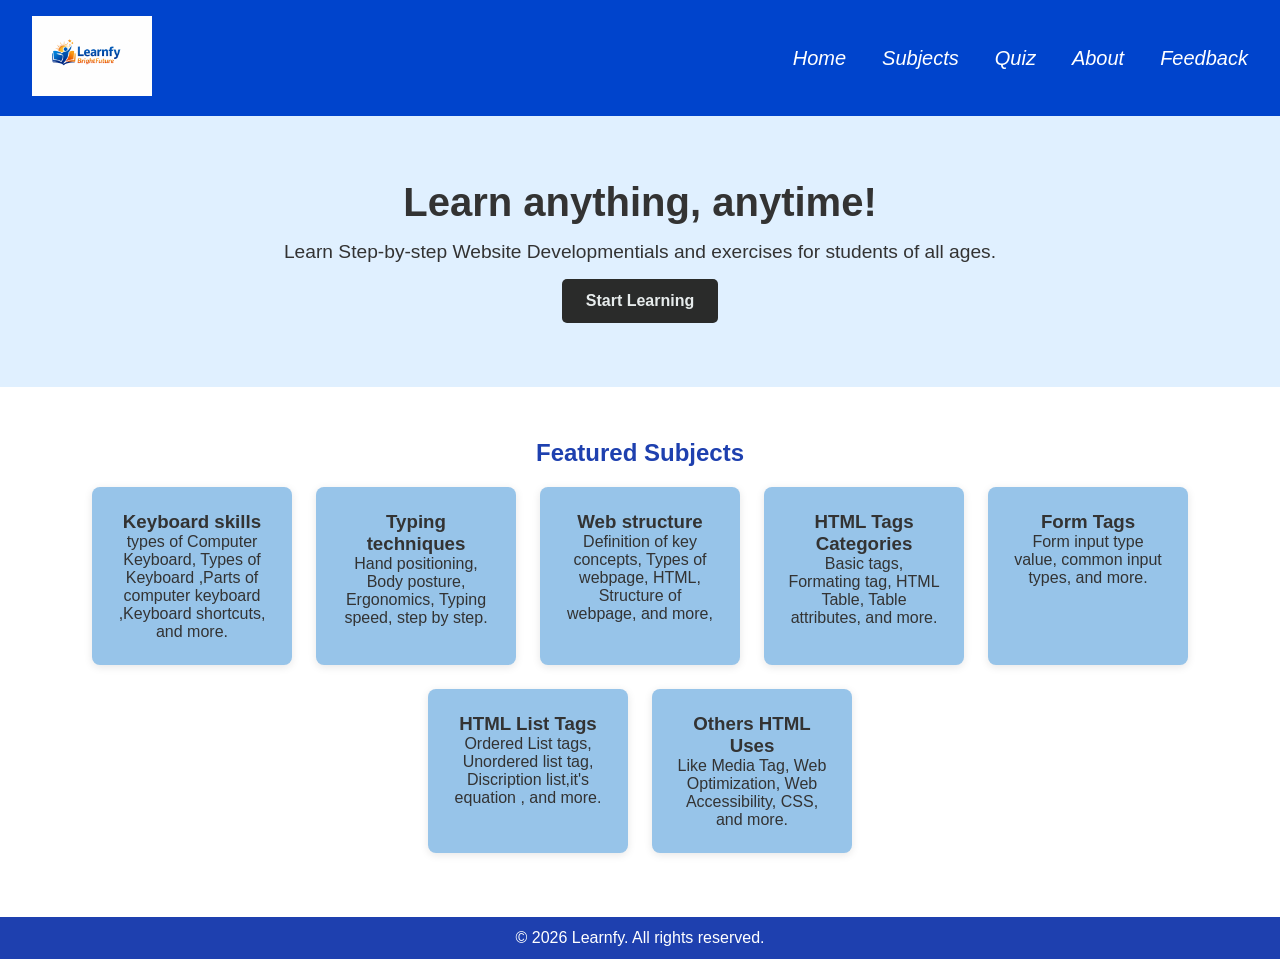
==== index.html @ 8783bcac "well" ====
<!DOCTYPE html>
<html lang="en">
<head>
  <meta charset="UTF-8">
  <meta name="viewport" content="width=device-width, initial-scale=1.0">
  <title>Learnfy - Home</title>
  <link rel="stylesheet" href="style.css">
</head>
<body>

  <header>
    <div><img src="logo.png"></div>
  <nav>
    <ul>
      <li><a href="index.html">Home</a></li>
      <li><a href="subject.html">Subjects</a></li>
      <li><a href="Quiz.html">Quiz</a></li>
      <li><a href="About.html">About</a></li>
      <li><a href="Feedback.html">Feedback</a></li>
    </ul>
  </nav>

  </header>


  <section class="hero">
    <h1>Learn anything, anytime!</h1>
    <P>Learn Step-by-step Website Developmentials and exercises for students of all ages.</p>
    <a href="subject.html" class="btn">Start Learning</a>
  </section>

  <section class="subjects">
    <h2>Featured Subjects</h2>
    <div class="cards">
      <div class="card">
        <h3>Keyboard skills</h3>
        <p>types of Computer Keyboard, Types of Keyboard ,Parts of computer keyboard ,Keyboard shortcuts, and more.</p>
      </div>
      <div class="card">
        <h3>Typing techniques</h3>
    <p>Hand positioning, Body posture, Ergonomics, Typing speed, step by step.</p>
      </div>
      <div class="card">
        <h3>Web structure</h3>
        <p>Definition of key concepts, Types of webpage, HTML, Structure of webpage, and more,</p>
      </div>
     <div class="card">
        <h3>HTML Tags Categories</h3>
        <p>Basic tags, Formating tag, HTML Table, Table attributes, and more.</p>
      </div>
       <div class="card">
        <h3>Form Tags</h3>
        <p>Form input type value, common input types, and more.</p>
      </div>
       <div class="card">
        <h3>HTML List Tags</h3>
        <p>Ordered List tags, Unordered list tag, Discription list,it's equation , and more.</p>
      </div>
       <div class="card">
        <h3>Others HTML Uses</h3>
        <p>Like Media Tag, Web Optimization, Web Accessibility, CSS, and more.</p>
      </div>
    </div>
  </section>

<script>
  function openPage(subject) {
    window.location.href = subject + ".html";
  }


</script>

  <footer>
    <p>&copy; 2026 Learnfy. All rights reserved.</p>
  </footer>
</body>
</html>
---- style.css ----
body {
  margin: 0;
  font-family: 'Poppins', sans-serif;
  color: #333;
  background-color: #ffffff;;
}
img{
   widht: 800px;
   height: 80px;
    }
    
@media (max-width: 768px) {
  .navbar {
    flex-direction: column;
    align-items: flex-start;
    padding: 15px 20px;
  }

  .nav-links {
    flex-direction: column;
    gap: 10px;
    width: 100%;
  }

  .hero h1 {
    font-size: 32px;
  }

  .hero p {
    font-size: 16px;
  }

  .features, .subjects, .resources {
    grid-template-columns: 1fr;
    padding: 40px 20px;
  }

  .resource-form {
    width: 100%;
    padding: 20px;
  }
}
header {
  background-color: #0044cc;
  color: #fff;
  display: flex;
  justify-content: space-between;
  align-items: center;
  padding: 1rem 2rem;
}

header .logo {
  font-size: 1.5rem;
  font-weight: bold;
}
.settings {
  display: flex;
  gap: 10px;
}

select {
  padding: 5px;
  border-radius: 5px;
}

button {
  padding: 6px 10px;
  cursor: pointer;
}

/* Dark Theme */
body.dark {
  background-color: #121212;
  color: white;
}

body.dark header,
body.dark footer {
  background-color: #000;
}


header nav ul {
  list-style: none;
  display: flex;
  gap: 1rem;
  margin: 0;
}

header nav ul li a {
  color: #fff;
  text-decoration: none;
  font-weight: 500;
}

.hero {
  text-align: center;
  padding: 4rem 2rem;
  background-color: #e0f0ff;
}

.hero h1 {
  font-size: 2.5rem;
}

.hero p {
  font-size: 1.2rem;
  margin: 1rem 0;
}

.hero .btn {
  display: inline-block;
  padding: 0.8rem 1.5rem;
  background-color: #2a2b2a;
  color: #e7ecec;
  text-decoration: none;
  border-radius: 5px;
  font-weight: bold;
}

.subjects {
  padding: 2rem;
  text-align: center;
}

.subjects .cards {
  display: flex;
  flex-wrap: wrap;
  justify-content: center;
  gap: 1.5rem;
}

.subjects .card {
  background-color: #97c4e9;
  padding: 1.5rem;
  border-radius: 8px;
  box-shadow: 0 2px 8px rgba(0,0,0,0.1);
  width: 200px;
}

footer {
  background-color: #0044cc;
  color: #fff;
  text-align: center;
  padding: 1rem;
  margin-top: 2rem;
}
ul {
  font-family: pri;
  font-size: 20px;
  font-style: oblique;
  
}
button{
  background-color: rgb(85, 144, 212);
  color: rgb(236, 243, 243);
  
  
}


* {
  margin: 0;
  padding: 0;
  box-sizing: border-box;
  font-family: "Segoe UI", sans-serif;
}


body {
  background-color: white;
  min-height: 100vh;
  display: flex;
  flex-direction: column;
}

/* HEADER */
.header {
  background-color: #1e40af;
  color: white;
  padding: 20px;
  text-align: center;
}

/* MAIN CONTAINER */
.container {
  flex: 1;
  display: flex;
  justify-content: center;
  align-items: center;
  padding: 20px;
}


.card {
  background: white;
  padding: 30px;
  width: 100%;
  max-width: 420px;
  border-radius: 15px;
  box-shadow: 0 10px 25px rgba(0,0,0,0.1);
  text-align: center;
}


.btn-primary {
  background-color: #2563eb;
  color: white;
  border: none;
  padding: 12px 20px;
  border-radius: 10px;
  cursor: pointer;
  margin-top: 20px;
  font-size: 16px;
}

.btn-primary:hover {
  background-color: #1d4ed8;
}

.btn-secondary {
  background-color: #16a34a;
  color: white;
  border: none;
  padding: 12px 20px;
  border-radius: 10px;
  cursor: pointer;
  margin-top: 20px;
  font-size: 16px;
}

.btn-secondary:hover {
  background-color: #15803d;
}


.option-btn {
  display: block;
  width: 100%;
  padding: 12px;
  margin-top: 10px;
  background-color: #f1f5f9;
  border: 1px solid #cbd5e1;
  border-radius: 8px;
  cursor: pointer;
  text-align: left;
}
h2{
  text-align: center;
  color: #1e40af;
  padding: 20px;
}
    .subjects-list {
      text-align: center;
      padding: 40px 20px;
    }

    .subjects-list h1 {
      margin-bottom: 30px;
      color: #0f245f;
    }

    .subjects-container {
      display: grid;
      grid-template-columns: repeat(auto-fit, minmax(220px, 1fr));
      gap: 20px;
      max-width: 1000px;
      margin: auto;
    }

    .subject-card {
      background-color: rgb(234, 237, 239);
      padding: 25px;
      border-radius: 10px;
      box-shadow: 0 4px 8px rgba(0,0,0,0.1);
    }

    .subject-card h3 {
      margin-bottom: 15px;
      color: #333;
    }

    .subject-card button {
      padding: 10px 20px;
      background-color: #0f39ac;
      color: rgb(235, 237, 238);
      border: none;
      border-radius: 5px;
      cursor: pointer;
      font-size: 14px;
    }

    .subject-card button:hover {
      background-color: #0f39ac;
    }


.option-btn:hover {
  background-color: #e0e7ff;
}


footer {
  background-color: #1e40af;
  color: white;
  text-align: center;
  padding: 12px;
}


.hidden {
  display: none;
}

.fade {
  animation: fadeIn 0.5s ease-in-out;
}

@keyframes fadeIn {
  from {
    opacity: 0;
    transform: translateY(10px);
  }
  to {
    opacity: 1;
    transform: translateY(0);
  }
}

body.dark .about-container {
  background-color: #1e1e1e;
}


    .logo {
      font-size: 24px;
      font-weight: bold;
    }

    nav ul {
      list-style: none;
      display: flex;
      margin: 0;
      padding: 0;
    }

    nav ul li {
      margin-left: 20px;
    }

    nav ul li a {
      color: white;
      text-decoration: none;
      font-weight: bold;
    }
    body.dark {
  background-color: #121212;
  color: white;
}

body.dark header,
body.dark footer {
  background-color: #000;
}

body.dark .about-container {
  background-color: #1e1e1e;
}


    nav ul li a:hover {
      text-decoration: underline;
    }

   
    .about-container {
      max-width: 900px;
      margin: 50px auto;
      background-color: white;
      padding: 40px;
      border-radius: 10px;
      box-shadow: 0 4px 10px rgba(0,0,0,0.1);
    }

    .about-container h1 {
      text-align: center;
      margin-bottom: 30px;
    }

    .about-container p {
      font-size: 16px;
      color: #333;
      margin-bottom: 20px;
    }
    .contact-container {
      max-width: 600px;
      background-color: white;
      margin: 50px auto;
      padding: 30px;
      border-radius: 10px;
      box-shadow: 0 4px 10px rgba(0,0,0,0.1);
    }

    .contact-container h1 {
      text-align: center;
      color: #0f245f;
      margin-bottom: 20px;
    }

    label {
      font-weight: bold;
      display: block;
      margin-top: 15px;
    }

    input, textarea {
      width: 100%;
      padding: 10px;
      margin-top: 5px;
      border-radius: 5px;
      border: 1px solid #ccc;
      font-size: 14px;
    }

    textarea {
      resize: none;
      height: 120px;
    }
    
    @media (max-width: 768px) {
      nav ul {
        flex-direction: column;
      }
    }  #progress {
      text-align: center;
      margin-top: 15px;
      color: #555;
    }

    .question {
      font-weight: bold;
      margin-bottom: 15px;
    }

    label {
      display: block;
      margin: 8px 0;
      cursor: pointer;
    }
    .form-group { 
           margin-bottom: 20px; }
        label { display: block;
           text-align: center;
           margin-bottom: 5px; }
        input, textarea { 
          width: 45%;
          text-align: center;
           padding: 10px;
           border: 1px solid #ddd; }
        #feedbackForm{
          text-align: center;
          
        }   
        .message { 
          padding: 10px;
           margin: 10px 0;
            display: none; }
        .success {
           background: #d4edda;
           color: #155724; }
        .error { 
          background: #f8d7da;
           color: #721c24; }
        .Well{ text-align: center;}
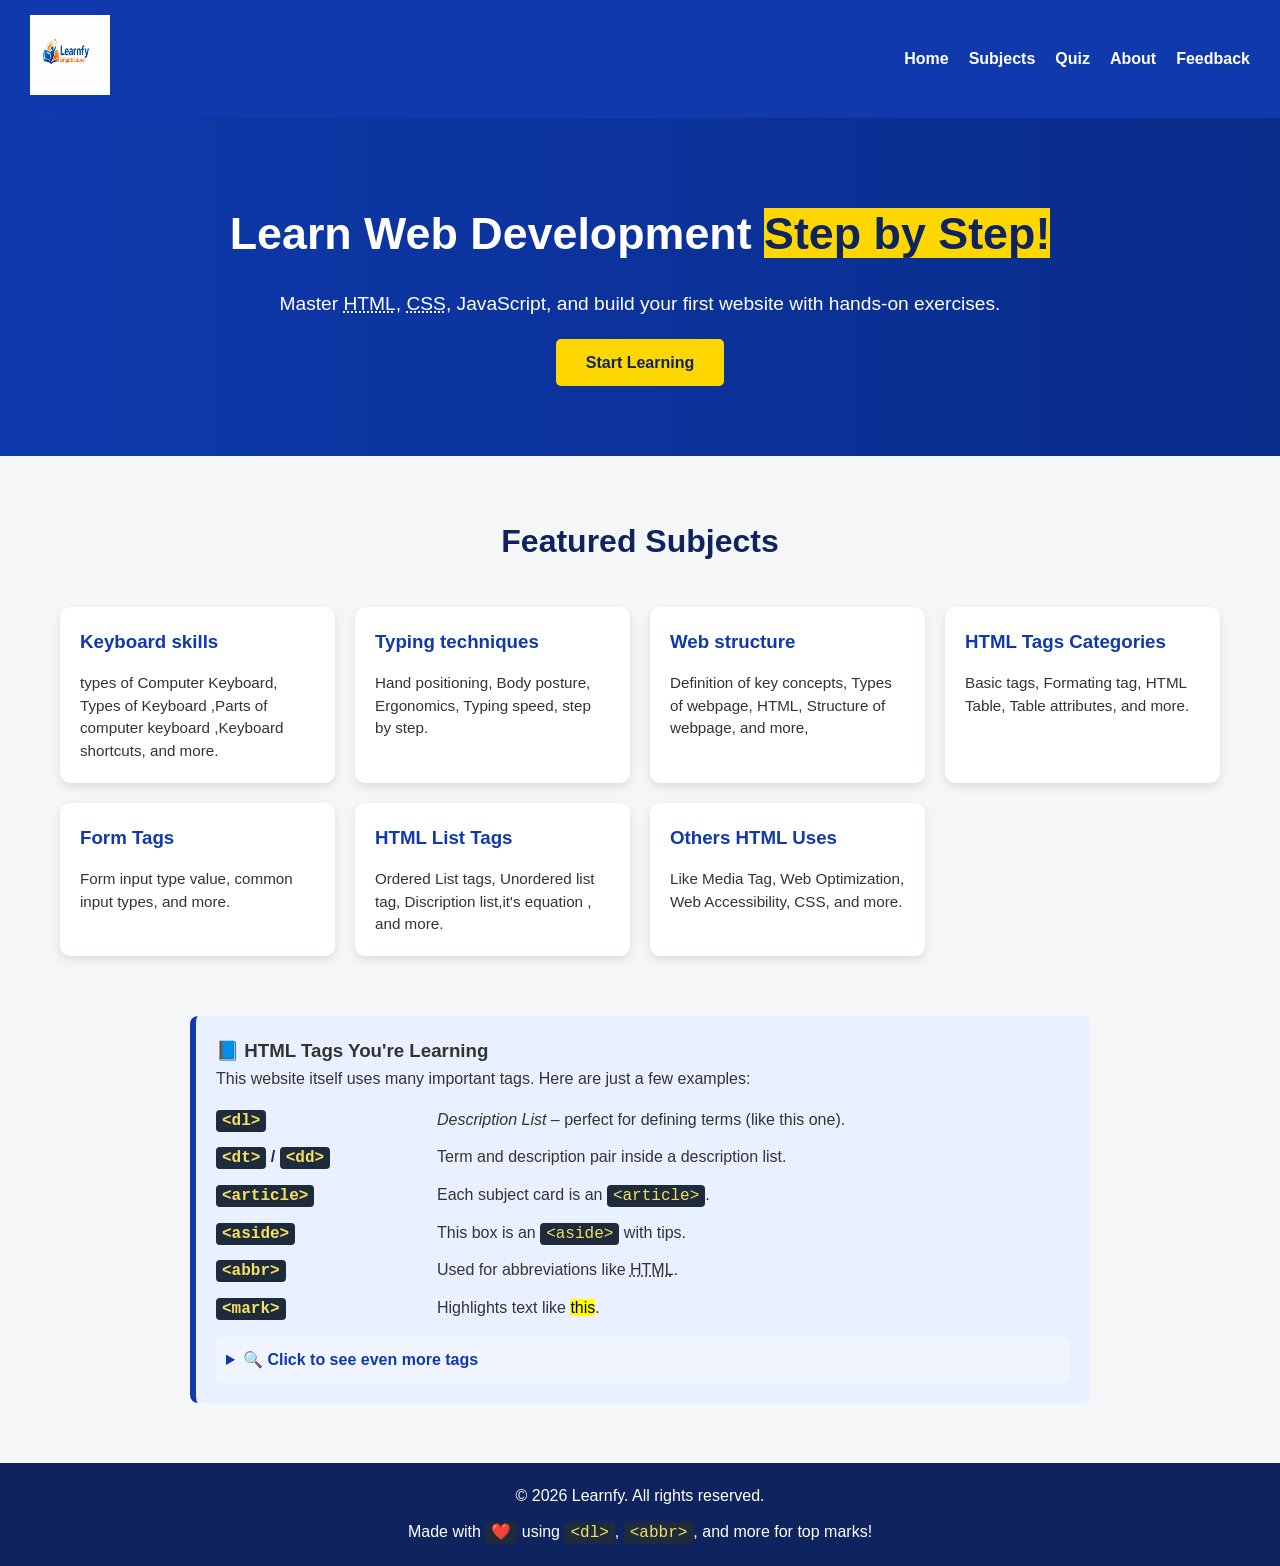
==== commit cd1ac15a: "well" ====
--- a/index.html
+++ b/index.html
@@ -3,76 +3,285 @@
 <head>
   <meta charset="UTF-8">
   <meta name="viewport" content="width=device-width, initial-scale=1.0">
+  <meta name="description" content="Learn web development step by step with Learnfy">
   <title>Learnfy - Home</title>
-  <link rel="stylesheet" href="style.css">
+  <style>
+    /* ===== Original styles (kept exactly as before) ===== */
+    * {
+      margin: 0;
+      padding: 0;
+      box-sizing: border-box;
+    }
+
+    body {
+      font-family: Arial, sans-serif;
+      background-color: #f4f6f8;
+      color: #333;
+      line-height: 1.6;
+    }
+
+    header {
+      background-color: #0f39ac;
+      color: white;
+      display: flex;
+      justify-content: space-between;
+      align-items: center;
+      padding: 15px 30px;
+      position: sticky;
+      top: 0;
+      z-index: 100;
+    }
+
+    header img {
+      width: 80px;
+      height: 80px;
+    }
+
+    nav ul {
+      list-style: none;
+      display: flex;
+      gap: 20px;
+    }
+
+    nav ul li a {
+      color: white;
+      text-decoration: none;
+      font-weight: bold;
+      transition: 0.3s;
+    }
+
+    nav ul li a:hover {
+      color: #ffd700;
+    }
+
+    .hero {
+      text-align: center;
+      padding: 80px 20px;
+      background: linear-gradient(to right, #0f39ac, #082c8a);
+      color: white;
+    }
+
+    .hero h1 {
+      font-size: 2.8em;
+      margin-bottom: 20px;
+    }
+
+    .hero p {
+      font-size: 1.2em;
+      margin-bottom: 30px;
+    }
+
+    .hero .btn {
+      text-decoration: none;
+      background-color: #ffd700;
+      color: #0f245f;
+      padding: 15px 30px;
+      border-radius: 5px;
+      font-weight: bold;
+      transition: 0.3s;
+    }
+
+    .hero .btn:hover {
+      background-color: #ffc107;
+    }
+
+    .subjects {
+      max-width: 1200px;
+      margin: 60px auto;
+      padding: 0 20px;
+    }
+
+    .subjects h2 {
+      text-align: center;
+      font-size: 2em;
+      margin-bottom: 40px;
+      color: #0f245f;
+    }
+
+    .cards {
+      display: grid;
+      grid-template-columns: repeat(auto-fit, minmax(250px, 1fr));
+      gap: 20px;
+    }
+
+    .card {
+      background: white;
+      padding: 20px;
+      border-radius: 10px;
+      box-shadow: 0 4px 10px rgba(0,0,0,0.1);
+      transition: transform 0.3s, box-shadow 0.3s;
+    }
+
+    .card:hover {
+      transform: translateY(-5px);
+      box-shadow: 0 8px 20px rgba(0,0,0,0.15);
+    }
+
+    .card h3 {
+      margin-bottom: 15px;
+      color: #0f39ac;
+    }
+
+    .card p {
+      font-size: 0.95em;
+      line-height: 1.5;
+    }
+
+    footer {
+      background-color: #0f245f;
+      color: white;
+      text-align: center;
+      padding: 20px;
+      margin-top: 60px;
+    }
+
+    @media(max-width:768px){
+      nav ul {
+        flex-direction: column;
+        gap: 10px;
+      }
+
+      .hero h1 {
+        font-size: 2em;
+      }
+    }
+
+    /* ===== New minimal additions for extra tags (won't affect layout) ===== */
+    .tag-demo {
+      background-color: #e9f0ff;
+      border-left: 6px solid #0f39ac;
+      padding: 20px;
+      margin: 40px auto;
+      max-width: 900px;
+      border-radius: 8px;
+    }
+
+    .tag-demo dl {
+      display: grid;
+      grid-template-columns: 1fr 3fr;
+      gap: 10px;
+      margin-top: 15px;
+    }
+
+    .tag-demo dt {
+      font-weight: bold;
+      color: #0f245f;
+    }
+
+    .tag-demo dd {
+      margin-left: 0;
+    }
+
+    code, kbd, var, samp {
+      background: #1e2b3c;
+      color: #f7e05e;
+      padding: 2px 6px;
+      border-radius: 4px;
+      font-family: 'Courier New', monospace;
+    }
+
+    details {
+      background: #f0f4ff;
+      padding: 10px;
+      border-radius: 5px;
+      margin-top: 15px;
+    }
+
+    summary {
+      font-weight: bold;
+      cursor: default;
+      color: #0f39ac;
+    }
+  </style>
 </head>
 <body>
 
   <header>
-    <div><img src="logo.png"></div>
-  <nav>
-    <ul>
-      <li><a href="index.html">Home</a></li>
-      <li><a href="subject.html">Subjects</a></li>
-      <li><a href="Quiz.html">Quiz</a></li>
-      <li><a href="About.html">About</a></li>
-      <li><a href="Feedback.html">Feedback</a></li>
-    </ul>
-  </nav>
-
+    <figure>
+      <img src="logo.png" alt="Learnfy Logo" width="80" height="80">
+      <figcaption style="display:none;">Learnfy logo</figcaption>
+    </figure>
+    <nav>
+      <ul>
+        <li><a href="index.html">Home</a></li>
+        <li><a href="subject.html">Subjects</a></li>
+        <li><a href="quiz.html">Quiz</a></li>
+        <li><a href="about.html">About</a></li>
+        <li><a href="feedback.html">Feedback</a></li>
+      </ul>
+    </nav>
   </header>
 
-
+  <!-- Hero Section (unchanged) -->
   <section class="hero">
-    <h1>Learn anything, anytime!</h1>
-    <P>Learn Step-by-step Website Developmentials and exercises for students of all ages.</p>
+    <h1>Learn Web Development <mark style="background:#ffd700; color:#0f245f;">Step by Step!</mark></h1>
+    <p>Master <abbr title="HyperText Markup Language">HTML</abbr>, <abbr title="Cascading Style Sheets">CSS</abbr>, JavaScript, and build your first website with hands-on exercises.</p>
     <a href="subject.html" class="btn">Start Learning</a>
   </section>
 
+  <!-- Subjects Section (cards unchanged) -->
   <section class="subjects">
     <h2>Featured Subjects</h2>
     <div class="cards">
-      <div class="card">
+      <article class="card">
         <h3>Keyboard skills</h3>
         <p>types of Computer Keyboard, Types of Keyboard ,Parts of computer keyboard ,Keyboard shortcuts, and more.</p>
-      </div>
-      <div class="card">
+      </article>
+      <article class="card">
         <h3>Typing techniques</h3>
-    <p>Hand positioning, Body posture, Ergonomics, Typing speed, step by step.</p>
-      </div>
-      <div class="card">
+        <p>Hand positioning, Body posture, Ergonomics, Typing speed, step by step.</p>
+      </article>
+      <article class="card">
         <h3>Web structure</h3>
         <p>Definition of key concepts, Types of webpage, HTML, Structure of webpage, and more,</p>
-      </div>
-     <div class="card">
+      </article>
+      <article class="card">
         <h3>HTML Tags Categories</h3>
         <p>Basic tags, Formating tag, HTML Table, Table attributes, and more.</p>
-      </div>
-       <div class="card">
+      </article>
+      <article class="card">
         <h3>Form Tags</h3>
         <p>Form input type value, common input types, and more.</p>
-      </div>
-       <div class="card">
+      </article>
+      <article class="card">
         <h3>HTML List Tags</h3>
         <p>Ordered List tags, Unordered list tag, Discription list,it's equation , and more.</p>
-      </div>
-       <div class="card">
+      </article>
+      <article class="card">
         <h3>Others HTML Uses</h3>
         <p>Like Media Tag, Web Optimization, Web Accessibility, CSS, and more.</p>
-      </div>
+      </article>
     </div>
   </section>
 
-<script>
-  function openPage(subject) {
-    window.location.href = subject + ".html";
-  }
-
-
-</script>
+  <!-- NEW SECTION: HTML Tags Demo (uses description list and other tags) -->
+  <aside class="tag-demo">
+    <h3>📘 HTML Tags You're Learning</h3>
+    <p>This website itself uses many important tags. Here are just a few examples:</p>
+    <dl>
+      <dt><code>&lt;dl&gt;</code></dt>
+      <dd><dfn>Description List</dfn> – perfect for defining terms (like this one).</dd>
+      <dt><code>&lt;dt&gt;</code> / <code>&lt;dd&gt;</code></dt>
+      <dd>Term and description pair inside a description list.</dd>
+      <dt><code>&lt;article&gt;</code></dt>
+      <dd>Each subject card is an <code>&lt;article&gt;</code>.</dd>
+      <dt><code>&lt;aside&gt;</code></dt>
+      <dd>This box is an <code>&lt;aside&gt;</code> with tips.</dd>
+      <dt><code>&lt;abbr&gt;</code></dt>
+      <dd>Used for abbreviations like <abbr title="HyperText Markup Language">HTML</abbr>.</dd>
+      <dt><code>&lt;mark&gt;</code></dt>
+      <dd>Highlights text like <mark>this</mark>.</dd>
+    </dl>
+    <details>
+      <summary>🔍 Click to see even more tags</summary>
+      <p>We also use <code>&lt;header&gt;</code>, <code>&lt;nav&gt;</code>, <code>&lt;main&gt;</code> (implicitly), <code>&lt;section&gt;</code>, <code>&lt;figure&gt;</code>, <code>&lt;figcaption&gt;</code>, <code>&lt;time&gt;</code> (in footer), and <code>&lt;kbd&gt;</code> for keyboard input like <kbd>Ctrl</kbd>+<kbd>S</kbd>.</p>
+    </details>
+  </aside>
 
   <footer>
-    <p>&copy; 2026 Learnfy. All rights reserved.</p>
+    <p>&copy; <time datetime="2026">2026</time> Learnfy. All rights reserved.</p>
+    <p style="margin-top:10px;">Made with <kbd>❤️</kbd> using <code>&lt;dl&gt;</code>, <code>&lt;abbr&gt;</code>, and more for top marks!</p>
   </footer>
+
 </body>
 </html>
